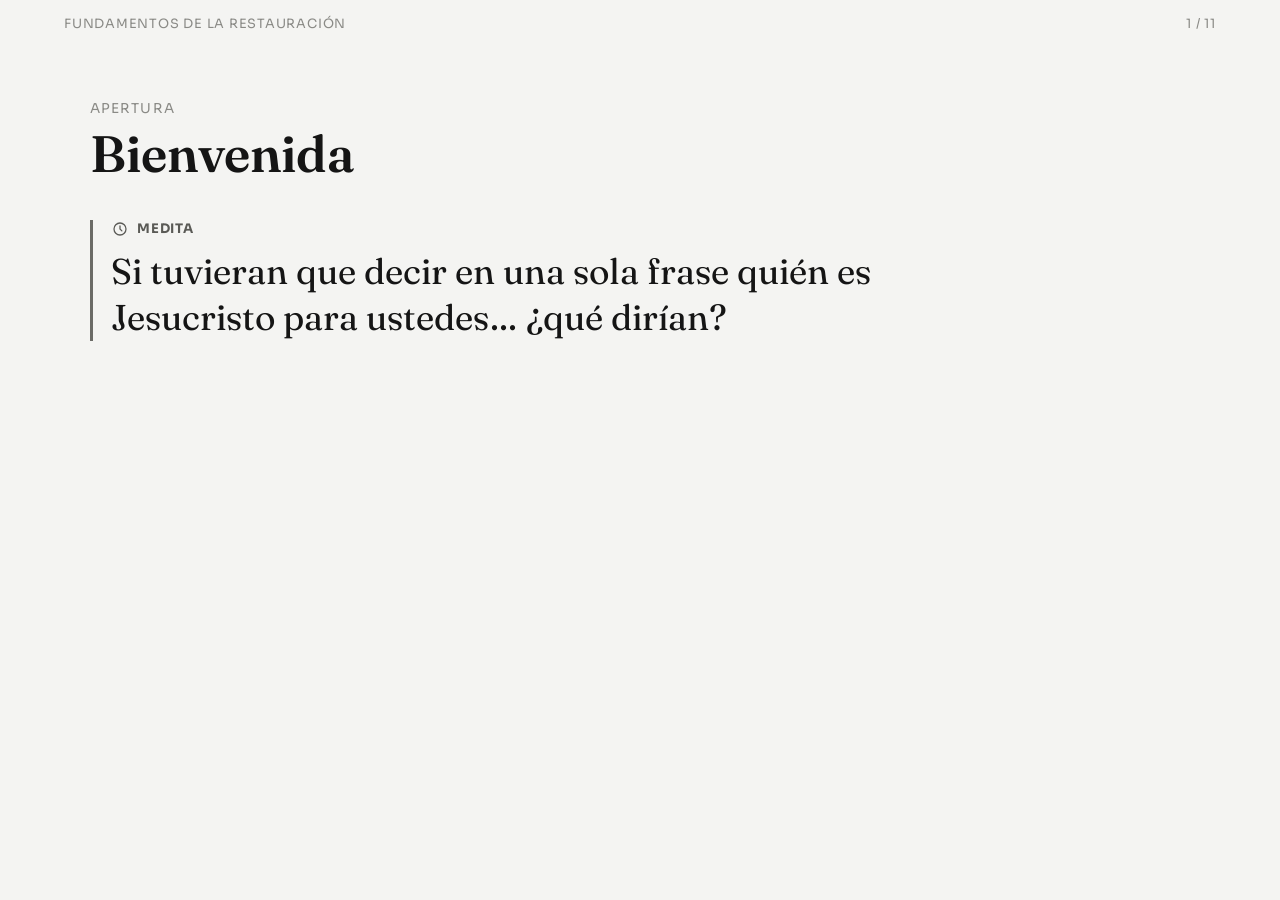
==== clase.html @ 2c6cd8ae "Add Institute class guide for Foundations lessons 9–10. Static teleprompter with teacher and TV stud" ====
<!DOCTYPE html>
<html lang="es">
  <head>
    <meta charset="utf-8" />
    <meta
      name="viewport"
      content="width=device-width, initial-scale=1, viewport-fit=cover"
    />
    <title>Clase · Fundamentos 9–10</title>
    <link rel="preconnect" href="https://fonts.googleapis.com" />
    <link rel="preconnect" href="https://fonts.gstatic.com" crossorigin />
    <link
      href="https://fonts.googleapis.com/css2?family=Fraunces:opsz,wght@9..144,500;9..144,700&family=Sora:wght@400;600;700&display=swap"
      rel="stylesheet"
    />
    <link rel="stylesheet" href="css/base.css" />
  </head>
  <body class="vista-maestro ux-1">
    <div class="app-shell">
      <header class="topbar maestro-only">
        <div class="meta">
          <strong data-course>Fundamentos de la Restauración</strong>
          <span
            ><span data-ux-label>Teleprompter sagrado</span> ·
            <span data-slide-index>1 / 1</span></span
          >
        </div>
        <div class="top-controls">
          <a class="chip" href="index.html">Inicio</a>
          <button type="button" class="chip" data-vista="maestro">Maestro</button>
          <button type="button" class="chip" data-vista="alumnos">Alumnos / TV</button>
          <span class="timer" data-timer>90:00</span>
          <button type="button" class="chip" data-timer-toggle>Iniciar</button>
          <button type="button" class="chip" data-menu>Secciones</button>
        </div>
      </header>

      <div class="tv-chrome" data-tv-chrome></div>

      <main class="main-stage">
        <div class="progress-row">
          <div class="progress-bar"><span data-progress></span></div>
        </div>
        <div data-stage></div>
      </main>

      <nav class="nav-bar maestro-only">
        <button type="button" class="btn btn-ghost" data-prev>Atrás</button>
        <button type="button" class="btn btn-primary" data-next>Siguiente</button>
      </nav>
    </div>

    <div class="side-menu" data-side-menu>
      <div class="side-panel">
        <h2>Secciones</h2>
        <div data-toc></div>
      </div>
    </div>

    <script src="data/slides.js"></script>
    <script src="js/app.js"></script>
  </body>
</html>
---- css/base.css ----
:root {
  --ink: #17140f;
  --ink-soft: #5c5348;
  --paper: #f7f2e8;
  --paper-2: #efe6d6;
  --card: #fffaf1;
  --line: rgba(23, 20, 15, 0.12);
  --navy: #13233a;
  --navy-deep: #0a1220;
  --gold: #b08945;
  --gold-soft: #d4b483;
  --sage: #3f5d4e;
  --shadow: 0 18px 50px rgba(10, 18, 32, 0.12);
  --radius: 22px;
  --safe-tv: clamp(28px, 4.5vw, 72px);
  --font-display: "Fraunces", "Iowan Old Style", Georgia, serif;
  --font-body: "Sora", "Avenir Next", sans-serif;
  --dur-fast: 150ms;
  --dur-base: 250ms;
  --dur-slow: 400ms;
  --ease-out: cubic-bezier(0.16, 1, 0.3, 1);
}

* {
  box-sizing: border-box;
}

html,
body {
  margin: 0;
  min-height: 100%;
  font-family: var(--font-body);
  color: var(--ink);
  background:
    radial-gradient(ellipse at 0% 0%, rgba(176, 137, 69, 0.12), transparent 42%),
    radial-gradient(ellipse at 100% 100%, rgba(19, 35, 58, 0.08), transparent 40%),
    linear-gradient(180deg, #fbf7ef, var(--paper));
}

button,
a {
  font: inherit;
  cursor: pointer;
}

img {
  max-width: 100%;
  display: block;
}

.hidden {
  display: none !important;
}

/* —— Home —— */
.home {
  min-height: 100vh;
  display: grid;
  place-items: center;
  padding: 32px 20px;
}

.home-card {
  width: min(720px, 100%);
  background: var(--card);
  border: 1px solid var(--line);
  border-radius: 28px;
  box-shadow: var(--shadow);
  overflow: hidden;
}

.home-hero {
  aspect-ratio: 21 / 9;
  background:
    linear-gradient(120deg, rgba(10, 18, 32, 0.55), rgba(10, 18, 32, 0.2)),
    url("https://www.churchofjesuschrist.org/imgs/fe5db8da0174bc36aff99e6ae7b55e337d9eb965/full/!1200,/0/default")
      center/cover;
}

.home-body {
  padding: 28px 28px 32px;
}

.home-body .eyebrow {
  color: var(--gold);
  letter-spacing: 0.12em;
  text-transform: uppercase;
  font-size: 0.75rem;
  font-weight: 700;
}

.home-body h1 {
  font-family: var(--font-display);
  font-size: clamp(1.9rem, 4vw, 2.7rem);
  margin: 8px 0 10px;
  line-height: 1.1;
}

.home-body p {
  color: var(--ink-soft);
  line-height: 1.55;
  margin: 0 0 18px;
}

.home-actions {
  display: flex;
  flex-wrap: wrap;
  gap: 10px;
}

.btn {
  appearance: none;
  border: 0;
  border-radius: 14px;
  padding: 14px 18px;
  text-decoration: none;
  font-weight: 600;
  display: inline-flex;
  align-items: center;
  justify-content: center;
  min-height: 48px;
  transition: transform var(--dur-fast) var(--ease-out),
    background var(--dur-fast) var(--ease-out);
}

.btn:hover {
  transform: translateY(-1px);
}

.btn-primary {
  background: var(--navy);
  color: #fff;
}

.btn-ghost {
  background: transparent;
  border: 1px solid var(--line);
  color: var(--ink);
}

.note {
  margin-top: 18px;
  padding: 14px 16px;
  border-radius: 14px;
  background: rgba(176, 137, 69, 0.1);
  color: var(--ink-soft);
  font-size: 0.92rem;
  line-height: 1.45;
}

/* —— App shell —— */
.app-shell {
  min-height: 100vh;
  display: grid;
  grid-template-rows: auto 1fr auto;
}

.topbar {
  display: flex;
  align-items: center;
  justify-content: space-between;
  gap: 12px;
  padding: 12px 16px;
  border-bottom: 1px solid var(--line);
  background: rgba(255, 250, 241, 0.9);
  backdrop-filter: blur(10px);
  position: sticky;
  top: 0;
  z-index: 20;
}

.topbar .meta strong {
  display: block;
  font-size: 0.88rem;
}

.topbar .meta span {
  font-size: 0.75rem;
  color: var(--ink-soft);
}

.top-controls {
  display: flex;
  flex-wrap: wrap;
  gap: 8px;
  justify-content: flex-end;
}

.chip {
  border: 1px solid var(--line);
  background: #fff;
  color: var(--ink-soft);
  border-radius: 999px;
  padding: 8px 12px;
  font-size: 0.78rem;
  font-weight: 600;
}

.chip.active {
  background: var(--navy);
  border-color: var(--navy);
  color: #fff;
}

.timer {
  font-variant-numeric: tabular-nums;
  font-weight: 700;
  min-width: 4.6rem;
  text-align: center;
  padding: 8px 10px;
  border-radius: 12px;
  background: var(--paper-2);
}

.timer.over {
  background: rgba(154, 52, 18, 0.12);
  color: #9a3412;
}

.main-stage {
  width: min(980px, 100%);
  margin: 0 auto;
  padding: 18px 16px 28px;
}

.progress-row {
  margin-bottom: 14px;
}

.progress-bar {
  height: 6px;
  border-radius: 999px;
  background: rgba(19, 35, 58, 0.08);
  overflow: hidden;
}

.progress-bar > span {
  display: block;
  height: 100%;
  width: 0;
  background: linear-gradient(90deg, var(--navy), var(--gold));
  transition: width var(--dur-base) var(--ease-out);
}

.slide-card {
  display: grid;
  gap: 0;
  background: var(--card);
  border: 1px solid var(--line);
  border-radius: calc(var(--radius) + 6px);
  box-shadow: var(--shadow);
  overflow: hidden;
  opacity: 0;
  transform: translateY(10px);
  transition: opacity var(--dur-slow) var(--ease-out),
    transform var(--dur-slow) var(--ease-out);
}

.slide-card.enter {
  opacity: 1;
  transform: none;
}

.slide-media {
  aspect-ratio: 16 / 10;
  background: #111;
  overflow: hidden;
}

.slide-media img {
  width: 100%;
  height: 100%;
  object-fit: cover;
}

.media-empty {
  display: none;
}

.slide-content {
  padding: 20px 20px 24px;
  display: grid;
  gap: 16px;
}

.badge-row {
  display: flex;
  flex-wrap: wrap;
  gap: 8px;
}

.badge {
  font-size: 0.7rem;
  letter-spacing: 0.06em;
  text-transform: uppercase;
  font-weight: 700;
  padding: 6px 10px;
  border-radius: 999px;
  background: rgba(19, 35, 58, 0.08);
  color: var(--navy);
}

.badge.tipo {
  background: rgba(176, 137, 69, 0.16);
  color: #7a5a24;
}

.badge.soft {
  background: rgba(63, 93, 78, 0.12);
  color: var(--sage);
}

.slide-title {
  font-family: var(--font-display);
  font-size: clamp(1.7rem, 3.4vw, 2.4rem);
  line-height: 1.12;
  margin: 0;
}

.block h3 {
  margin: 0 0 8px;
  font-size: 0.72rem;
  letter-spacing: 0.08em;
  text-transform: uppercase;
  color: var(--ink-soft);
}

.block p {
  margin: 0;
  white-space: pre-wrap;
  line-height: 1.55;
}

.block.decir p {
  font-size: 1.08rem;
}

.scripture-block,
.quote-block {
  margin: 0 0 12px;
  padding: 14px 16px;
  border-radius: 16px;
  background: #fff;
  border: 1px solid var(--line);
}

.scripture-block:last-child,
.quote-block:last-child {
  margin-bottom: 0;
}

.scripture-block figcaption {
  font-weight: 700;
  color: var(--gold);
  margin-bottom: 8px;
  font-size: 0.92rem;
}

.scripture-block blockquote,
.quote-block blockquote {
  margin: 0;
  font-family: var(--font-display);
  font-size: 1.05rem;
  line-height: 1.5;
  white-space: pre-wrap;
  color: var(--ink);
}

.quote-block figcaption {
  margin-top: 10px;
  display: grid;
  gap: 2px;
  color: var(--ink-soft);
  font-size: 0.85rem;
}

.quote-block figcaption strong {
  color: var(--navy);
}

.block.preguntar {
  background: rgba(176, 137, 69, 0.1);
  border-radius: 16px;
  padding: 14px 16px;
}

.pregunta-text {
  font-family: var(--font-display);
  font-size: 1.2rem;
  line-height: 1.35;
}

.block.tip {
  background: rgba(19, 35, 58, 0.06);
  border-radius: 14px;
  padding: 12px 14px;
}

.nav-bar {
  display: flex;
  gap: 10px;
  padding: 12px 14px calc(12px + env(safe-area-inset-bottom));
  border-top: 1px solid var(--line);
  background: rgba(255, 250, 241, 0.96);
  position: sticky;
  bottom: 0;
}

.nav-bar .btn {
  flex: 1;
  min-height: 54px;
}

.nav-bar .btn-primary {
  flex: 1.35;
}

.side-menu {
  position: fixed;
  inset: 0;
  background: rgba(10, 18, 32, 0.45);
  z-index: 40;
  display: none;
}

.side-menu.open {
  display: block;
}

.side-panel {
  position: absolute;
  top: 0;
  right: 0;
  width: min(380px, 92vw);
  height: 100%;
  background: var(--card);
  padding: 20px;
  overflow: auto;
  box-shadow: var(--shadow);
}

.side-panel h2 {
  font-family: var(--font-display);
  margin: 0 0 14px;
}

.toc-item {
  width: 100%;
  text-align: left;
  border: 1px solid var(--line);
  background: #fff;
  border-radius: 14px;
  padding: 12px;
  margin-bottom: 8px;
}

.toc-item.active {
  border-color: var(--navy);
  background: rgba(19, 35, 58, 0.05);
}

.toc-item small {
  display: block;
  margin-top: 4px;
  color: var(--ink-soft);
}

/* =========================
   VISTA ALUMNOS / TV — minimal
   Solo lo relevante para el alumno.
   Iconos alineados a cursos fundamentales:
   Estudia · Medita · Anota · Analiza · Actúa · Comparte
   ========================= */
body.vista-alumnos {
  background: #f4f4f2;
  color: #1a1a1a;
}

body.vista-alumnos .topbar,
body.vista-alumnos .nav-bar,
body.vista-alumnos .progress-row {
  display: none !important;
}

body.vista-alumnos .app-shell {
  grid-template-rows: 1fr;
}

body.vista-alumnos .main-stage {
  width: 100%;
  max-width: none;
  min-height: 100vh;
  padding: clamp(28px, 5vw, 72px);
  display: grid;
  align-content: start;
}

body.vista-alumnos .tv-chrome {
  position: fixed;
  top: 16px;
  left: clamp(28px, 5vw, 72px);
  right: clamp(28px, 5vw, 72px);
  display: flex;
  justify-content: space-between;
  font-size: 0.8rem;
  letter-spacing: 0.06em;
  text-transform: uppercase;
  color: #8a8a86;
}

.alumno-slide {
  width: min(1100px, 100%);
  margin: 36px auto 0;
  display: grid;
  gap: clamp(20px, 3vw, 36px);
  opacity: 0;
  transform: translateY(6px);
  transition: opacity var(--dur-base) var(--ease-out),
    transform var(--dur-base) var(--ease-out);
}

.alumno-slide.enter {
  opacity: 1;
  transform: none;
}

.alumno-header .alumno-meta {
  margin: 0 0 8px;
  font-size: 0.85rem;
  letter-spacing: 0.08em;
  text-transform: uppercase;
  color: #8a8a86;
}

.alumno-header h1 {
  margin: 0;
  font-family: var(--font-display);
  font-weight: 600;
  font-size: clamp(2rem, 4vw, 3.4rem);
  line-height: 1.15;
  color: #151515;
  max-width: 18ch;
}

.alumno-media {
  width: min(520px, 100%);
  border-radius: 4px;
  overflow: hidden;
  background: #e8e8e4;
}

.alumno-media img {
  width: 100%;
  height: auto;
  aspect-ratio: 4 / 3;
  object-fit: cover;
}

.alumno-body {
  display: grid;
  gap: 22px;
  max-width: 70ch;
}

.alumno-block {
  padding: 0;
  border: 0;
  background: transparent;
}

.alumno-kicker {
  display: inline-flex;
  align-items: center;
  gap: 8px;
  margin-bottom: 10px;
  font-size: 0.82rem;
  font-weight: 700;
  letter-spacing: 0.06em;
  text-transform: uppercase;
  color: #5a5a56;
}

.alumno-kicker svg {
  width: 18px;
  height: 18px;
  flex: 0 0 auto;
}

.alumno-escritura {
  border-left: 3px solid #1a1a1a;
  padding-left: 18px;
}

.alumno-pregunta {
  border-left: 3px solid #6b6b66;
  padding-left: 18px;
}

.alumno-cita {
  border-left: 3px solid #9a9a94;
  padding-left: 18px;
}

.alumno-block .ref {
  margin: 0 0 10px;
  font-family: var(--font-body);
  font-size: clamp(1rem, 1.5vw, 1.2rem);
  font-weight: 700;
  color: #151515;
}

.alumno-block .verso {
  margin: 0;
  font-family: var(--font-display);
  font-size: clamp(1.2rem, 2.2vw, 1.75rem);
  line-height: 1.4;
  white-space: pre-wrap;
  color: #222;
}

.alumno-block .fuente {
  margin: 12px 0 0;
  font-size: 0.95rem;
  color: #6b6b66;
}

.alumno-block .pregunta {
  margin: 0;
  font-family: var(--font-display);
  font-size: clamp(1.45rem, 2.8vw, 2.25rem);
  line-height: 1.3;
  white-space: pre-wrap;
  color: #151515;
}

@media (max-width: 700px) {
  .alumno-header h1 {
    max-width: none;
  }
}

@media (prefers-reduced-motion: reduce) {
  *,
  *::before,
  *::after {
    animation: none !important;
    transition: none !important;
  }
}
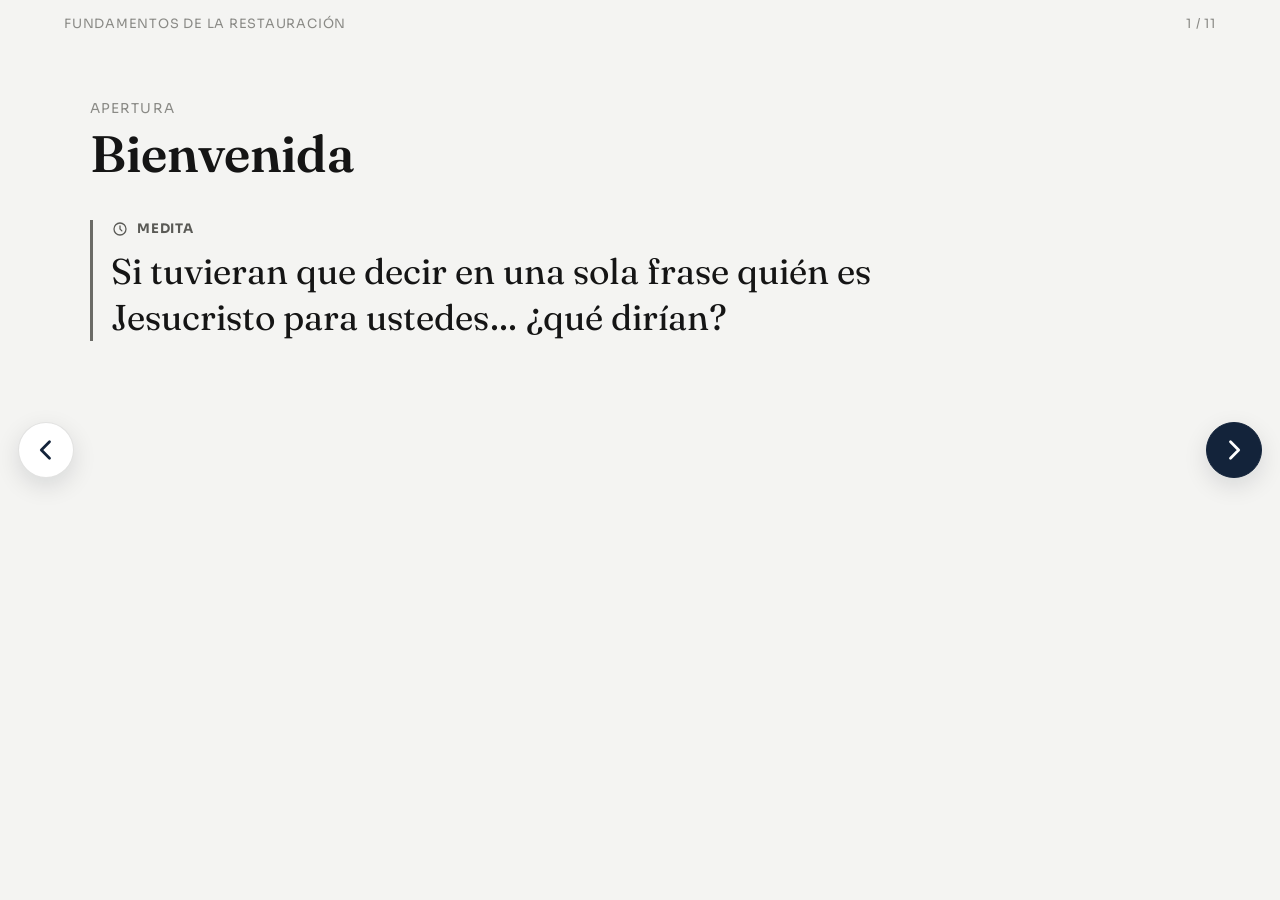
==== commit b063776d: "Remove unused Christ images and add clearer back/next icon controls." ====
--- a/clase.html
+++ b/clase.html
@@ -45,9 +45,22 @@
       </main>
 
       <nav class="nav-bar maestro-only">
-        <button type="button" class="btn btn-ghost" data-prev>Atrás</button>
-        <button type="button" class="btn btn-primary" data-next>Siguiente</button>
+        <button type="button" class="btn btn-nav btn-ghost" data-prev aria-label="Atrás">
+          <svg viewBox="0 0 24 24" aria-hidden="true"><path d="M15 6 9 12l6 6" fill="none" stroke="currentColor" stroke-width="2.2" stroke-linecap="round" stroke-linejoin="round"/></svg>
+          <span>Atrás</span>
+        </button>
+        <button type="button" class="btn btn-nav btn-primary" data-next aria-label="Siguiente">
+          <span>Siguiente</span>
+          <svg viewBox="0 0 24 24" aria-hidden="true"><path d="m9 6 6 6-6 6" fill="none" stroke="currentColor" stroke-width="2.2" stroke-linecap="round" stroke-linejoin="round"/></svg>
+        </button>
       </nav>
+
+      <button type="button" class="fab-nav fab-prev maestro-only" data-prev aria-label="Atrás">
+        <svg viewBox="0 0 24 24" aria-hidden="true"><path d="M15 5 8 12l7 7" fill="none" stroke="currentColor" stroke-width="2.4" stroke-linecap="round" stroke-linejoin="round"/></svg>
+      </button>
+      <button type="button" class="fab-nav fab-next maestro-only" data-next aria-label="Siguiente">
+        <svg viewBox="0 0 24 24" aria-hidden="true"><path d="m9 5 7 7-7 7" fill="none" stroke="currentColor" stroke-width="2.4" stroke-linecap="round" stroke-linejoin="round"/></svg>
+      </button>
     </div>
 
     <div class="side-menu" data-side-menu>
--- a/css/base.css
+++ b/css/base.css
@@ -262,15 +262,23 @@
 }
 
 .slide-media {
-  aspect-ratio: 16 / 10;
-  background: #111;
+  background: #eceae4;
   overflow: hidden;
+  display: flex;
+  align-items: center;
+  justify-content: center;
+  padding: 12px;
+  min-height: 220px;
+  max-height: min(52vh, 560px);
 }
 
 .slide-media img {
-  width: 100%;
-  height: 100%;
-  object-fit: cover;
+  width: auto;
+  height: auto;
+  max-width: 100%;
+  max-height: min(48vh, 520px);
+  object-fit: contain;
+  object-position: center;
 }
 
 .media-empty {
@@ -413,6 +421,67 @@
 
 .nav-bar .btn-primary {
   flex: 1.35;
+}
+
+.btn-nav {
+  display: inline-flex;
+  align-items: center;
+  justify-content: center;
+  gap: 10px;
+  font-size: 1.05rem;
+}
+
+.btn-nav svg {
+  width: 22px;
+  height: 22px;
+  flex: 0 0 auto;
+}
+
+.btn-nav:disabled,
+.fab-nav:disabled {
+  opacity: 0.35;
+  cursor: not-allowed;
+  transform: none;
+}
+
+.fab-nav {
+  position: fixed;
+  top: 50%;
+  transform: translateY(-50%);
+  z-index: 25;
+  width: 56px;
+  height: 56px;
+  border-radius: 999px;
+  border: 1px solid var(--line);
+  background: #fff;
+  color: var(--navy);
+  box-shadow: 0 8px 24px rgba(10, 18, 32, 0.12);
+  display: none;
+  align-items: center;
+  justify-content: center;
+  padding: 0;
+}
+
+.fab-nav svg {
+  width: 28px;
+  height: 28px;
+}
+
+.fab-prev {
+  left: 18px;
+}
+
+.fab-next {
+  right: 18px;
+  background: var(--navy);
+  border-color: var(--navy);
+  color: #fff;
+}
+
+@media (min-width: 900px) {
+  .fab-nav {
+    display: inline-flex;
+  }
 }
 
 .side-menu {
@@ -543,17 +612,23 @@
 }
 
 .alumno-media {
-  width: min(520px, 100%);
+  width: min(640px, 100%);
   border-radius: 4px;
   overflow: hidden;
-  background: #e8e8e4;
+  background: #eceae4;
+  display: flex;
+  align-items: center;
+  justify-content: center;
+  padding: 10px;
 }
 
 .alumno-media img {
-  width: 100%;
+  width: auto;
   height: auto;
-  aspect-ratio: 4 / 3;
-  object-fit: cover;
+  max-width: 100%;
+  max-height: min(48vh, 520px);
+  object-fit: contain;
+  object-position: center;
 }
 
 .alumno-body {
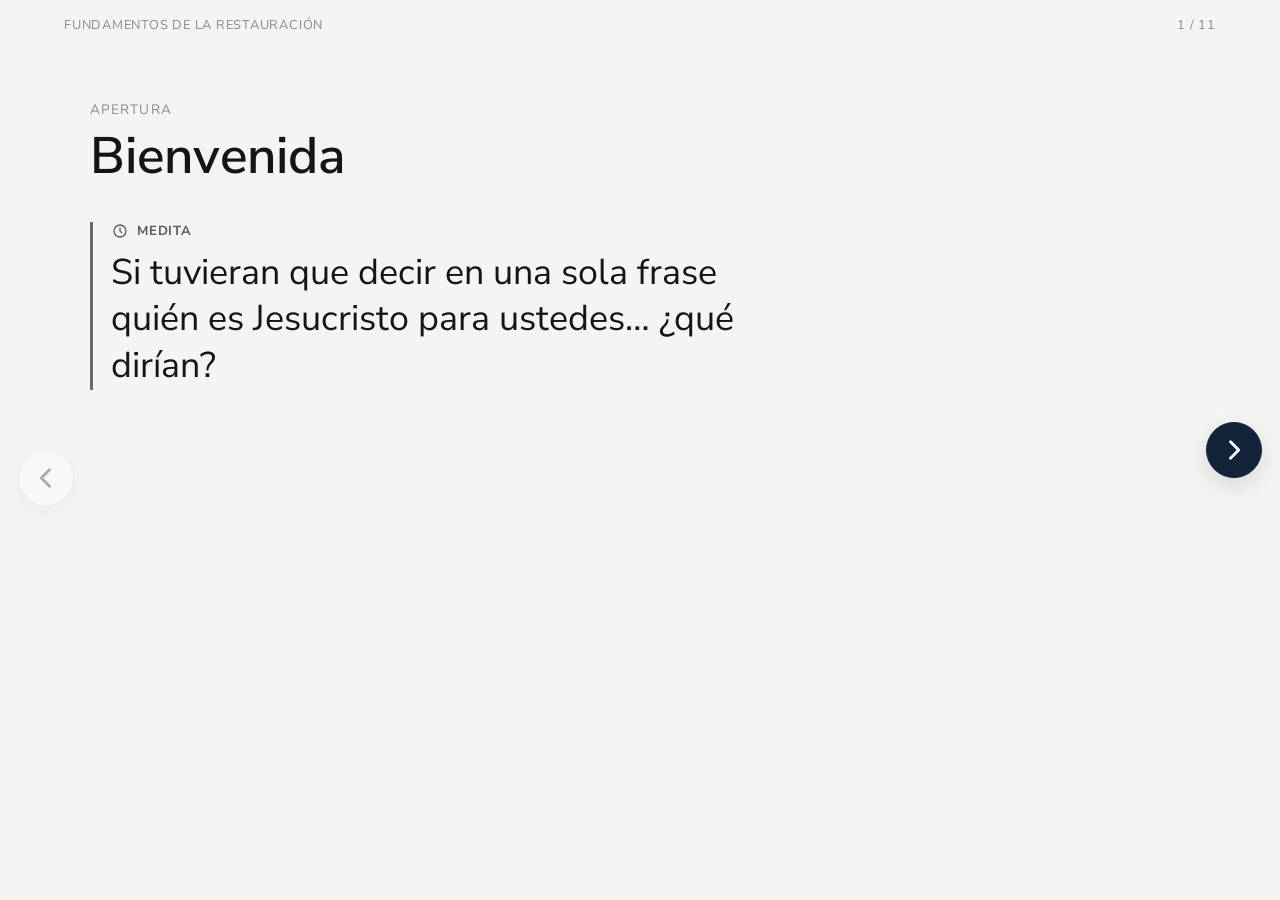
==== commit 75ec2716: "Use Nunito Sans as the class typography." ====
--- a/clase.html
+++ b/clase.html
@@ -10,12 +10,23 @@
     <link rel="preconnect" href="https://fonts.googleapis.com" />
     <link rel="preconnect" href="https://fonts.gstatic.com" crossorigin />
     <link
-      href="https://fonts.googleapis.com/css2?family=Fraunces:opsz,wght@9..144,500;9..144,700&family=Sora:wght@400;600;700&display=swap"
+      href="https://fonts.googleapis.com/css2?family=Nunito+Sans:wght@400;600;700&display=swap"
       rel="stylesheet"
     />
     <link rel="stylesheet" href="css/base.css" />
   </head>
   <body class="vista-maestro ux-1">
+    <script>
+      // Tipografía elegida: 4 · Nunito Sans
+      document.documentElement.style.setProperty(
+        "--font-body",
+        '"Nunito Sans", "Avenir Next", sans-serif'
+      );
+      document.documentElement.style.setProperty(
+        "--font-display",
+        '"Nunito Sans", "Avenir Next", sans-serif'
+      );
+    </script>
     <div class="app-shell">
       <header class="topbar maestro-only">
         <div class="meta">
--- a/css/base.css
+++ b/css/base.css
@@ -13,8 +13,8 @@
   --shadow: 0 18px 50px rgba(10, 18, 32, 0.12);
   --radius: 22px;
   --safe-tv: clamp(28px, 4.5vw, 72px);
-  --font-display: "Fraunces", "Iowan Old Style", Georgia, serif;
-  --font-body: "Sora", "Avenir Next", sans-serif;
+  --font-display: "Nunito Sans", "Avenir Next", sans-serif;
+  --font-body: "Nunito Sans", "Avenir Next", sans-serif;
   --dur-fast: 150ms;
   --dur-base: 250ms;
   --dur-slow: 400ms;
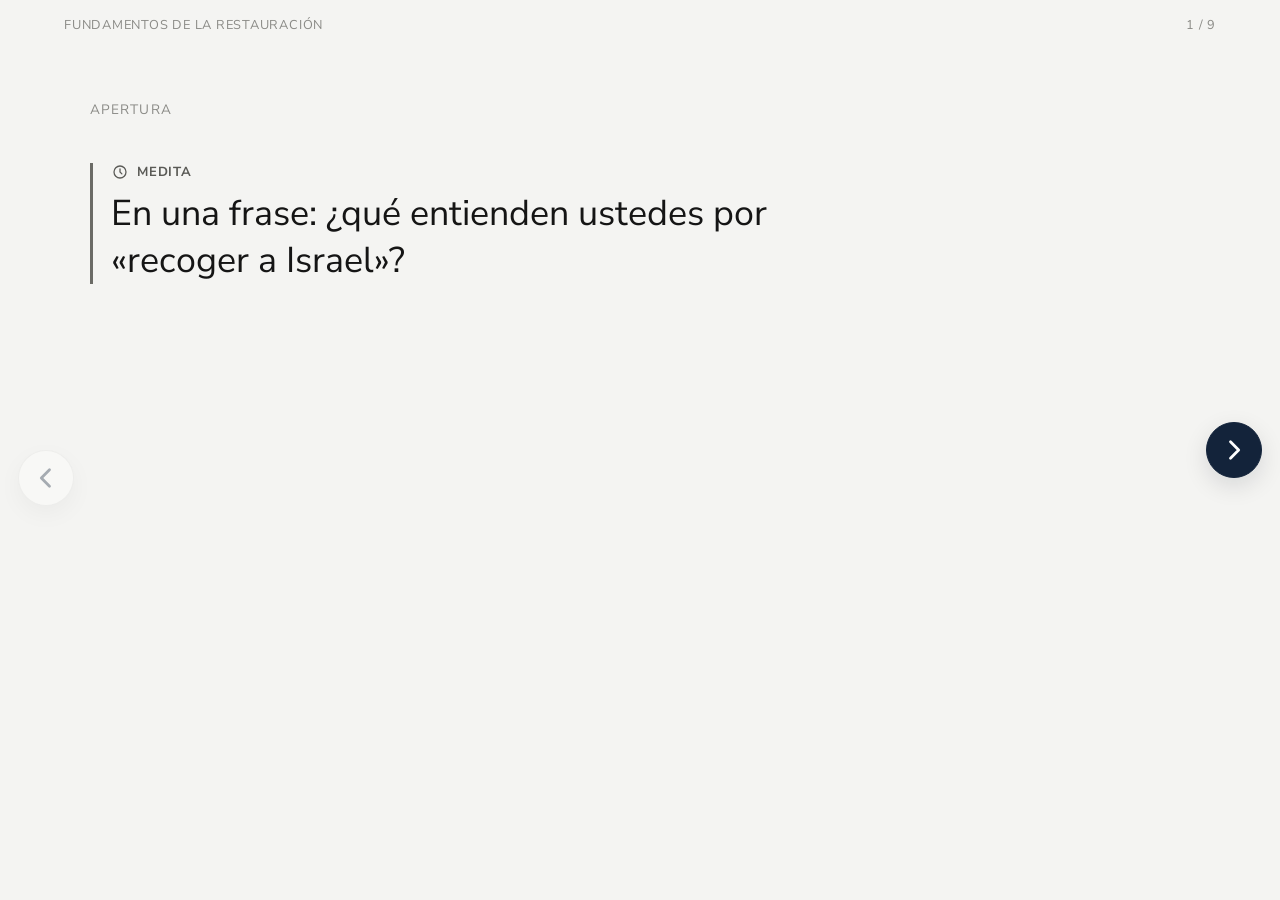
==== commit b375889d: "Add multi-class support and lessons 11–12 (60 min). Home lists classes; each loads via ?clase=. Stud" ====
--- a/clase.html
+++ b/clase.html
@@ -6,7 +6,7 @@
       name="viewport"
       content="width=device-width, initial-scale=1, viewport-fit=cover"
     />
-    <title>Clase · Fundamentos 9–10</title>
+    <title>Clase · Fundamentos</title>
     <link rel="preconnect" href="https://fonts.googleapis.com" />
     <link rel="preconnect" href="https://fonts.gstatic.com" crossorigin />
     <link
@@ -17,7 +17,6 @@
   </head>
   <body class="vista-maestro ux-1">
     <script>
-      // Tipografía elegida: 4 · Nunito Sans
       document.documentElement.style.setProperty(
         "--font-body",
         '"Nunito Sans", "Avenir Next", sans-serif'
@@ -40,7 +39,7 @@
           <a class="chip" href="index.html">Inicio</a>
           <button type="button" class="chip" data-vista="maestro">Maestro</button>
           <button type="button" class="chip" data-vista="alumnos">Alumnos / TV</button>
-          <span class="timer" data-timer>90:00</span>
+          <span class="timer" data-timer>60:00</span>
           <button type="button" class="chip" data-timer-toggle>Iniciar</button>
           <button type="button" class="chip" data-menu>Secciones</button>
         </div>
@@ -55,23 +54,22 @@
         <div data-stage></div>
       </main>
 
-      <nav class="nav-bar maestro-only">
-        <button type="button" class="btn btn-nav btn-ghost" data-prev aria-label="Atrás">
-          <svg viewBox="0 0 24 24" aria-hidden="true"><path d="M15 6 9 12l6 6" fill="none" stroke="currentColor" stroke-width="2.2" stroke-linecap="round" stroke-linejoin="round"/></svg>
-          <span>Atrás</span>
-        </button>
-        <button type="button" class="btn btn-nav btn-primary" data-next aria-label="Siguiente">
-          <span>Siguiente</span>
-          <svg viewBox="0 0 24 24" aria-hidden="true"><path d="m9 6 6 6-6 6" fill="none" stroke="currentColor" stroke-width="2.2" stroke-linecap="round" stroke-linejoin="round"/></svg>
-        </button>
-      </nav>
-
       <button type="button" class="fab-nav fab-prev maestro-only" data-prev aria-label="Atrás">
         <svg viewBox="0 0 24 24" aria-hidden="true"><path d="M15 5 8 12l7 7" fill="none" stroke="currentColor" stroke-width="2.4" stroke-linecap="round" stroke-linejoin="round"/></svg>
       </button>
       <button type="button" class="fab-nav fab-next maestro-only" data-next aria-label="Siguiente">
         <svg viewBox="0 0 24 24" aria-hidden="true"><path d="m9 5 7 7-7 7" fill="none" stroke="currentColor" stroke-width="2.4" stroke-linecap="round" stroke-linejoin="round"/></svg>
       </button>
+    </div>
+
+    <div class="focus-layer" id="focus-layer" hidden>
+      <div class="focus-toolbar">
+        <button type="button" class="chip" id="focus-browser-fs" title="Pantalla completa del navegador">
+          Pantalla completa
+        </button>
+        <button type="button" class="chip" id="focus-close" aria-label="Cerrar">Cerrar · Esc</button>
+      </div>
+      <div class="focus-body" id="focus-body"></div>
     </div>
 
     <div class="side-menu" data-side-menu>
@@ -81,7 +79,7 @@
       </div>
     </div>
 
-    <script src="data/slides.js"></script>
-    <script src="js/app.js"></script>
+    <script src="data/catalog.js?v=2"></script>
+    <script src="js/app.js?v=2"></script>
   </body>
 </html>
--- a/css/base.css
+++ b/css/base.css
@@ -60,6 +60,83 @@
   padding: 32px 20px;
 }
 
+.home-gallery {
+  place-items: start center;
+  gap: 28px;
+  max-width: 920px;
+  margin: 0 auto;
+}
+
+.home-intro {
+  width: min(720px, 100%);
+  padding-top: 12px;
+}
+
+.home-intro .eyebrow {
+  color: var(--gold);
+  letter-spacing: 0.12em;
+  text-transform: uppercase;
+  font-size: 0.75rem;
+  font-weight: 700;
+}
+
+.home-intro h1 {
+  font-family: var(--font-display);
+  font-size: clamp(1.9rem, 4vw, 2.7rem);
+  margin: 8px 0 10px;
+  line-height: 1.1;
+}
+
+.home-intro p {
+  color: var(--ink-soft);
+  line-height: 1.55;
+  margin: 0;
+}
+
+.class-grid {
+  width: 100%;
+  display: grid;
+  gap: 16px;
+}
+
+.class-card {
+  background: var(--card);
+  border: 1px solid var(--line);
+  border-radius: 22px;
+  box-shadow: var(--shadow);
+  overflow: hidden;
+}
+
+.class-card.featured {
+  border-color: rgba(176, 137, 69, 0.45);
+}
+
+.class-card-body {
+  padding: 22px 24px 24px;
+}
+
+.class-card-body .eyebrow {
+  color: var(--gold);
+  letter-spacing: 0.1em;
+  text-transform: uppercase;
+  font-size: 0.72rem;
+  font-weight: 700;
+}
+
+.class-card-body h2 {
+  font-family: var(--font-display);
+  font-size: clamp(1.25rem, 2.5vw, 1.55rem);
+  margin: 6px 0 8px;
+  line-height: 1.25;
+}
+
+.class-card-body p {
+  color: var(--ink-soft);
+  line-height: 1.5;
+  margin: 0 0 16px;
+  font-size: 0.95rem;
+}
+
 .home-card {
   width: min(720px, 100%);
   background: var(--card);
@@ -456,7 +533,7 @@
   background: #fff;
   color: var(--navy);
   box-shadow: 0 8px 24px rgba(10, 18, 32, 0.12);
-  display: none;
+  display: inline-flex;
   align-items: center;
   justify-content: center;
   padding: 0;
@@ -478,9 +555,24 @@
   color: #fff;
 }
 
-@media (min-width: 900px) {
+body.vista-maestro .app-shell {
+  grid-template-rows: auto 1fr;
+}
+
+body.vista-maestro .main-stage {
+  padding-bottom: 28px;
+}
+
+@media (max-width: 700px) {
   .fab-nav {
-    display: inline-flex;
+    width: 48px;
+    height: 48px;
+  }
+  .fab-prev {
+    left: 10px;
+  }
+  .fab-next {
+    right: 10px;
   }
 }
 
@@ -714,6 +806,214 @@
   }
 }
 
+/* —— Mesa / focus grande (portátil en mesa) —— */
+body.vista-maestro .main-stage {
+  width: min(1200px, 100%);
+  padding: 16px 20px 28px;
+}
+
+body.vista-maestro .slide-card.mesa {
+  display: grid;
+  grid-template-columns: minmax(280px, 0.85fr) minmax(360px, 1.15fr);
+  align-items: start;
+}
+
+@media (max-width: 900px) {
+  body.vista-maestro .slide-card.mesa {
+    grid-template-columns: 1fr;
+  }
+}
+
+body.vista-maestro .scripture-block blockquote,
+body.vista-maestro .quote-block blockquote {
+  font-size: 1.12rem;
+  line-height: 1.5;
+}
+
+body.vista-maestro .pregunta-text {
+  font-size: 1.25rem;
+}
+
+.focusable {
+  position: relative;
+}
+
+.focus-btn {
+  position: absolute;
+  top: 10px;
+  right: 10px;
+  z-index: 2;
+  display: inline-flex;
+  align-items: center;
+  gap: 6px;
+  border: 1px solid var(--line);
+  background: #fff;
+  color: var(--ink);
+  border-radius: 999px;
+  padding: 7px 11px;
+  font-size: 0.78rem;
+  font-weight: 700;
+  cursor: pointer;
+  box-shadow: 0 4px 14px rgba(0, 0, 0, 0.08);
+}
+
+.focus-btn svg {
+  width: 14px;
+  height: 14px;
+}
+
+.slide-media.focusable .focus-btn {
+  top: 14px;
+  right: 14px;
+}
+
+.focus-layer {
+  position: fixed;
+  inset: 0;
+  z-index: 80;
+  background: #f4f4f2;
+  display: grid;
+  grid-template-rows: auto minmax(0, 1fr);
+  padding: 12px clamp(14px, 3vw, 36px) 16px;
+}
+
+.focus-layer[hidden] {
+  display: none !important;
+}
+
+.focus-toolbar {
+  display: flex;
+  justify-content: flex-end;
+  gap: 8px;
+  margin-bottom: 4px;
+  flex: 0 0 auto;
+}
+
+.focus-body {
+  min-height: 0;
+  width: min(980px, 100%);
+  margin: 0 auto;
+  overflow: auto;
+  -webkit-overflow-scrolling: touch;
+  overscroll-behavior: contain;
+  padding: 8px 4px 28px;
+  display: block;
+}
+
+.focus-body.focus-kind-image,
+.focus-body.size-short {
+  display: grid;
+  align-content: center;
+  justify-items: center;
+}
+
+.focus-panel {
+  width: min(920px, 100%);
+  margin: 0 auto;
+  display: grid;
+  gap: 14px;
+}
+
+.focus-kicker {
+  font-size: 0.8rem;
+  letter-spacing: 0.08em;
+  text-transform: uppercase;
+  font-weight: 700;
+  color: #6b6b66;
+}
+
+.focus-ref {
+  margin: 0;
+  font-size: clamp(1.2rem, 2.4vw, 1.7rem);
+  font-weight: 700;
+  line-height: 1.25;
+}
+
+.focus-text {
+  margin: 0;
+  white-space: pre-wrap;
+  overflow-wrap: anywhere;
+  word-break: break-word;
+  font-size: clamp(1.35rem, 2.8vw, 2.1rem);
+  line-height: 1.4;
+  color: #151515;
+  max-width: 42ch;
+}
+
+.focus-question {
+  max-width: 30ch;
+  font-weight: 700;
+}
+
+.focus-source {
+  margin: 0;
+  color: #5c5c58;
+  font-size: clamp(0.95rem, 1.4vw, 1.15rem);
+  line-height: 1.4;
+  padding-top: 4px;
+  border-top: 1px solid #e4e4e0;
+}
+
+/* Textos medianos y largos: más anchos, letra un poco menor, scroll cómodo */
+.focus-body.size-medium .focus-text {
+  font-size: clamp(1.25rem, 2.4vw, 1.85rem);
+  max-width: 48ch;
+  line-height: 1.42;
+}
+
+.focus-body.size-long .focus-text {
+  font-size: clamp(1.12rem, 2vw, 1.55rem);
+  max-width: 56ch;
+  line-height: 1.45;
+}
+
+.focus-body.size-xlong .focus-text {
+  font-size: clamp(1.02rem, 1.7vw, 1.35rem);
+  max-width: 62ch;
+  line-height: 1.48;
+}
+
+.focus-body.size-long .focus-panel,
+.focus-body.size-xlong .focus-panel {
+  gap: 12px;
+}
+
+.focus-image {
+  width: min(920px, 100%);
+  background: #eceae4;
+  border-radius: 8px;
+  padding: 16px;
+  display: flex;
+  align-items: center;
+  justify-content: center;
+}
+
+.focus-image img {
+  max-width: 100%;
+  max-height: calc(100vh - 120px);
+  width: auto;
+  height: auto;
+  object-fit: contain;
+}
+
+body.focus-open .fab-nav,
+body.focus-open .nav-bar,
+body.focus-open .topbar {
+  visibility: hidden;
+}
+
+@media (min-width: 900px) {
+  body.vista-maestro .slide-media {
+    max-height: min(70vh, 640px);
+    position: sticky;
+    top: 72px;
+  }
+
+  body.vista-maestro .slide-media img {
+    max-height: min(64vh, 600px);
+  }
+}
+
 @media (prefers-reduced-motion: reduce) {
   *,
   *::before,
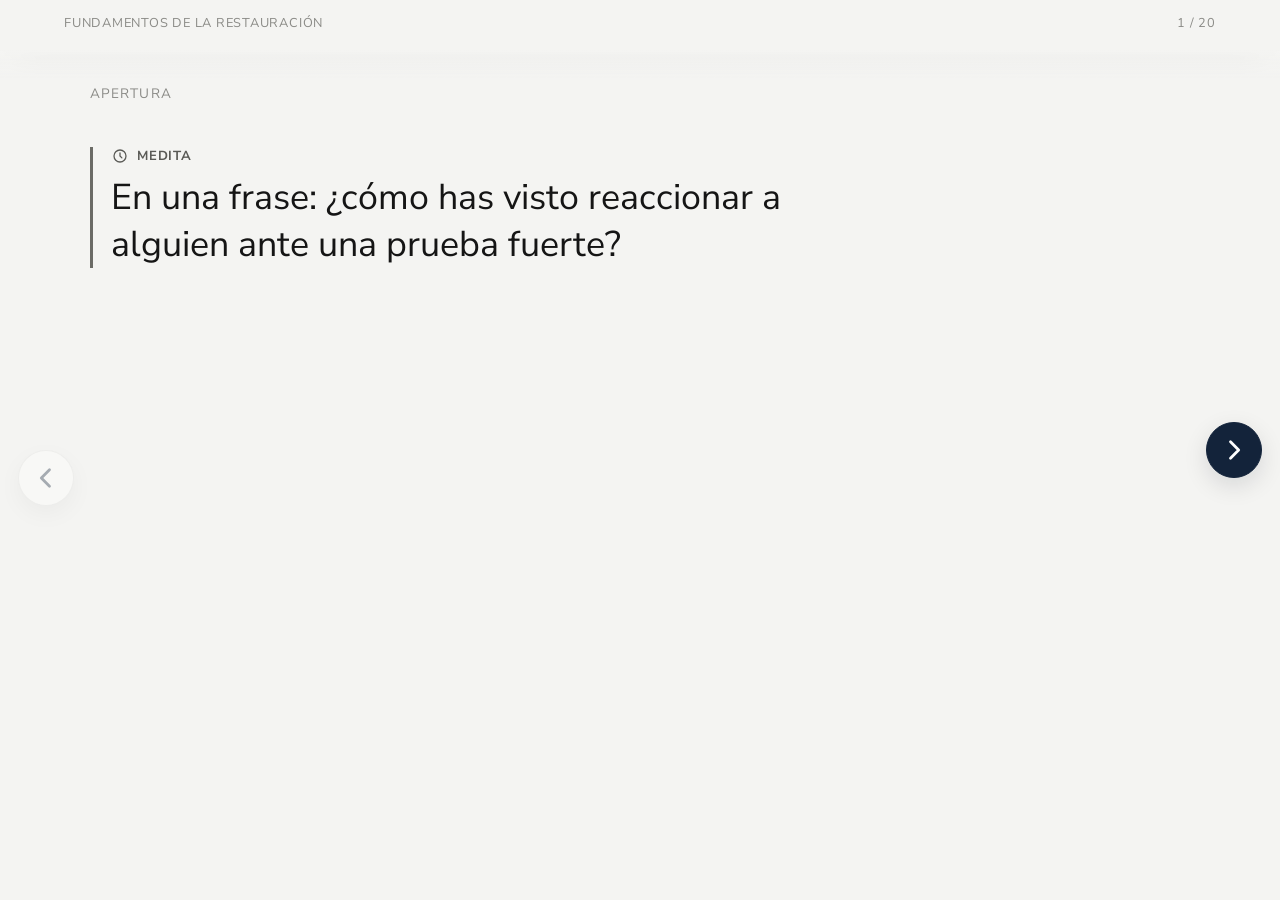
==== commit 53d77131: "Add lessons 17–18 and refine TV slide focus. Publish the fidelity-and-Relief-Society class in the ca" ====
--- a/clase.html
+++ b/clase.html
@@ -13,7 +13,7 @@
       href="https://fonts.googleapis.com/css2?family=Nunito+Sans:wght@400;600;700&display=swap"
       rel="stylesheet"
     />
-    <link rel="stylesheet" href="css/base.css" />
+    <link rel="stylesheet" href="css/base.css?v=3" />
   </head>
   <body class="vista-maestro ux-1">
     <script>
@@ -79,7 +79,7 @@
       </div>
     </div>
 
-    <script src="data/catalog.js?v=2"></script>
-    <script src="js/app.js?v=2"></script>
+    <script src="data/catalog.js?v=3"></script>
+    <script src="js/app.js?v=3"></script>
   </body>
 </html>
--- a/css/base.css
+++ b/css/base.css
@@ -651,27 +651,46 @@
   width: 100%;
   max-width: none;
   min-height: 100vh;
-  padding: clamp(28px, 5vw, 72px);
+  padding: 72px clamp(28px, 5vw, 72px) clamp(48px, 8vw, 96px);
   display: grid;
   align-content: start;
 }
 
 body.vista-alumnos .tv-chrome {
   position: fixed;
-  top: 16px;
-  left: clamp(28px, 5vw, 72px);
-  right: clamp(28px, 5vw, 72px);
+  top: 0;
+  left: 0;
+  right: 0;
+  z-index: 40;
   display: flex;
   justify-content: space-between;
+  align-items: center;
+  gap: 16px;
+  margin: 0;
+  padding: 14px clamp(28px, 5vw, 72px) 18px;
   font-size: 0.8rem;
   letter-spacing: 0.06em;
   text-transform: uppercase;
   color: #8a8a86;
+  background: #f4f4f2;
+  border-bottom: 1px solid rgba(26, 26, 26, 0.06);
+  box-shadow: 0 10px 28px -18px rgba(10, 18, 32, 0.35);
+}
+
+body.vista-alumnos .tv-chrome::after {
+  content: "";
+  position: absolute;
+  left: 0;
+  right: 0;
+  top: 100%;
+  height: 28px;
+  pointer-events: none;
+  background: linear-gradient(180deg, #f4f4f2 0%, rgba(244, 244, 242, 0) 100%);
 }
 
 .alumno-slide {
   width: min(1100px, 100%);
-  margin: 36px auto 0;
+  margin: 12px auto 0;
   display: grid;
   gap: clamp(20px, 3vw, 36px);
   opacity: 0;
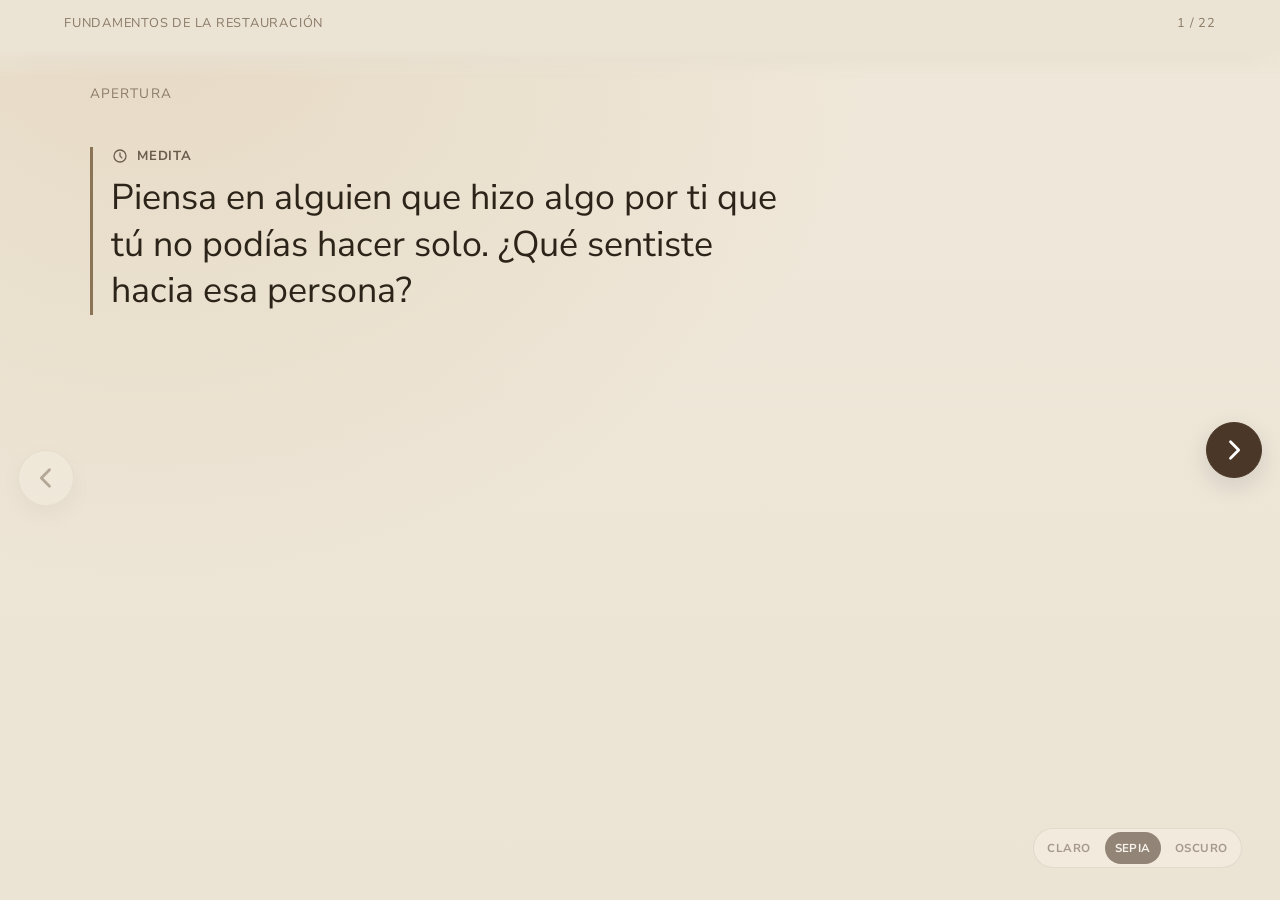
==== commit c0e503ac: "Add claro, sepia, and oscuro themes for TV-friendly viewing. Default to sepia and let maestro/TV swi" ====
--- a/clase.html
+++ b/clase.html
@@ -13,10 +13,20 @@
       href="https://fonts.googleapis.com/css2?family=Nunito+Sans:wght@400;600;700&display=swap"
       rel="stylesheet"
     />
-    <link rel="stylesheet" href="css/base.css?v=3" />
+    <link rel="stylesheet" href="css/base.css?v=4" />
   </head>
   <body class="vista-maestro ux-1">
     <script>
+      (function () {
+        const saved =
+          new URLSearchParams(location.search).get("tema") ||
+          localStorage.getItem("fr225-tema") ||
+          "sepia";
+        const tema = ["claro", "sepia", "oscuro"].includes(saved)
+          ? saved
+          : "sepia";
+        document.documentElement.setAttribute("data-theme", tema);
+      })();
       document.documentElement.style.setProperty(
         "--font-body",
         '"Nunito Sans", "Avenir Next", sans-serif'
@@ -39,6 +49,11 @@
           <a class="chip" href="index.html">Inicio</a>
           <button type="button" class="chip" data-vista="maestro">Maestro</button>
           <button type="button" class="chip" data-vista="alumnos">Alumnos / TV</button>
+          <div class="theme-switch" role="group" aria-label="Tema">
+            <button type="button" data-tema="claro">Claro</button>
+            <button type="button" data-tema="sepia">Sepia</button>
+            <button type="button" data-tema="oscuro">Oscuro</button>
+          </div>
           <span class="timer" data-timer>60:00</span>
           <button type="button" class="chip" data-timer-toggle>Iniciar</button>
           <button type="button" class="chip" data-menu>Secciones</button>
@@ -46,6 +61,11 @@
       </header>
 
       <div class="tv-chrome" data-tv-chrome></div>
+      <div class="theme-switch tv-theme-switch" role="group" aria-label="Tema TV">
+        <button type="button" data-tema="claro">Claro</button>
+        <button type="button" data-tema="sepia">Sepia</button>
+        <button type="button" data-tema="oscuro">Oscuro</button>
+      </div>
 
       <main class="main-stage">
         <div class="progress-row">
@@ -79,7 +99,7 @@
       </div>
     </div>
 
-    <script src="data/catalog.js?v=3"></script>
-    <script src="js/app.js?v=3"></script>
+    <script src="data/catalog.js?v=4"></script>
+    <script src="js/app.js?v=4"></script>
   </body>
 </html>
--- a/css/base.css
+++ b/css/base.css
@@ -1,4 +1,5 @@
-:root {
+:root,
+html[data-theme="claro"] {
   --ink: #17140f;
   --ink-soft: #5c5348;
   --paper: #f7f2e8;
@@ -11,6 +12,18 @@
   --gold-soft: #d4b483;
   --sage: #3f5d4e;
   --shadow: 0 18px 50px rgba(10, 18, 32, 0.12);
+  --topbar-bg: rgba(255, 250, 241, 0.92);
+  --chip-bg: #fff;
+  --tv-bg: #f4f4f2;
+  --tv-bg-top: #f7f7f5;
+  --tv-ink: #1a1a1a;
+  --tv-ink-soft: #5a5a56;
+  --tv-muted: #8a8a86;
+  --tv-panel: #eceae4;
+  --tv-border: rgba(26, 26, 26, 0.08);
+  --tv-accent: #1a1a1a;
+  --tv-accent-2: #6b6b66;
+  --tv-accent-3: #9a9a94;
   --radius: 22px;
   --safe-tv: clamp(28px, 4.5vw, 72px);
   --font-display: "Nunito Sans", "Avenir Next", sans-serif;
@@ -19,6 +32,63 @@
   --dur-base: 250ms;
   --dur-slow: 400ms;
   --ease-out: cubic-bezier(0.16, 1, 0.3, 1);
+  color-scheme: light;
+}
+
+html[data-theme="sepia"] {
+  --ink: #2c2419;
+  --ink-soft: #6b5d4d;
+  --paper: #ebe3d4;
+  --paper-2: #e0d5c2;
+  --card: #f3ebdc;
+  --line: rgba(44, 36, 25, 0.14);
+  --navy: #4a3728;
+  --navy-deep: #2f2419;
+  --gold: #a67c3d;
+  --gold-soft: #c9a66b;
+  --sage: #5a6b52;
+  --shadow: 0 18px 50px rgba(47, 36, 25, 0.12);
+  --topbar-bg: rgba(243, 235, 220, 0.94);
+  --chip-bg: #f7f0e4;
+  --tv-bg: #ebe3d4;
+  --tv-bg-top: #f0e8da;
+  --tv-ink: #2c2419;
+  --tv-ink-soft: #6b5d4d;
+  --tv-muted: #8a7a66;
+  --tv-panel: #e0d5c2;
+  --tv-border: rgba(44, 36, 25, 0.1);
+  --tv-accent: #5c4a32;
+  --tv-accent-2: #8b7355;
+  --tv-accent-3: #a89070;
+  color-scheme: light;
+}
+
+html[data-theme="oscuro"] {
+  --ink: #e8e2d6;
+  --ink-soft: #b0a898;
+  --paper: #161410;
+  --paper-2: #211c16;
+  --card: #221e18;
+  --line: rgba(232, 226, 214, 0.14);
+  --navy: #c9a66b;
+  --navy-deep: #0d0b09;
+  --gold: #d4b483;
+  --gold-soft: #b08945;
+  --sage: #8fa892;
+  --shadow: 0 18px 50px rgba(0, 0, 0, 0.45);
+  --topbar-bg: rgba(34, 30, 24, 0.94);
+  --chip-bg: #2a241c;
+  --tv-bg: #161410;
+  --tv-bg-top: #1c1812;
+  --tv-ink: #e8e2d6;
+  --tv-ink-soft: #b0a898;
+  --tv-muted: #8a8070;
+  --tv-panel: #2a241c;
+  --tv-border: rgba(232, 226, 214, 0.1);
+  --tv-accent: #d4b483;
+  --tv-accent-2: #b0a898;
+  --tv-accent-3: #8a8070;
+  color-scheme: dark;
 }
 
 * {
@@ -34,7 +104,22 @@
   background:
     radial-gradient(ellipse at 0% 0%, rgba(176, 137, 69, 0.12), transparent 42%),
     radial-gradient(ellipse at 100% 100%, rgba(19, 35, 58, 0.08), transparent 40%),
-    linear-gradient(180deg, #fbf7ef, var(--paper));
+    linear-gradient(180deg, var(--paper-2), var(--paper));
+  transition: background var(--dur-base) var(--ease-out),
+    color var(--dur-base) var(--ease-out);
+}
+
+html[data-theme="oscuro"] body {
+  background:
+    radial-gradient(ellipse at 0% 0%, rgba(212, 180, 131, 0.08), transparent 42%),
+    radial-gradient(ellipse at 100% 100%, rgba(0, 0, 0, 0.35), transparent 40%),
+    linear-gradient(180deg, #1a1610, var(--paper));
+}
+
+html[data-theme="sepia"] body {
+  background:
+    radial-gradient(ellipse at 12% 0%, rgba(176, 137, 69, 0.14), transparent 46%),
+    linear-gradient(180deg, #f0e8da, var(--paper));
 }
 
 button,
@@ -239,11 +324,62 @@
   gap: 12px;
   padding: 12px 16px;
   border-bottom: 1px solid var(--line);
-  background: rgba(255, 250, 241, 0.9);
+  background: var(--topbar-bg);
   backdrop-filter: blur(10px);
   position: sticky;
   top: 0;
   z-index: 20;
+}
+
+.theme-switch {
+  display: inline-flex;
+  align-items: center;
+  gap: 4px;
+  padding: 3px;
+  border-radius: 999px;
+  border: 1px solid var(--line);
+  background: var(--chip-bg);
+}
+
+.theme-switch button {
+  appearance: none;
+  border: 0;
+  background: transparent;
+  color: var(--ink-soft);
+  border-radius: 999px;
+  padding: 6px 10px;
+  font-size: 0.72rem;
+  font-weight: 700;
+  letter-spacing: 0.04em;
+  text-transform: uppercase;
+  min-height: 32px;
+}
+
+.theme-switch button.active {
+  background: var(--navy);
+  color: #fff;
+}
+
+html[data-theme="oscuro"] .theme-switch button.active {
+  color: #161410;
+}
+
+.tv-theme-switch {
+  position: fixed;
+  right: clamp(16px, 3vw, 40px);
+  bottom: clamp(16px, 3vw, 32px);
+  z-index: 45;
+  opacity: 0.55;
+  transition: opacity var(--dur-fast) var(--ease-out);
+}
+
+.tv-theme-switch:hover,
+.tv-theme-switch:focus-within {
+  opacity: 1;
+}
+
+body.vista-maestro .tv-theme-switch {
+  display: none;
 }
 
 .topbar .meta strong {
@@ -265,7 +401,7 @@
 
 .chip {
   border: 1px solid var(--line);
-  background: #fff;
+  background: var(--chip-bg);
   color: var(--ink-soft);
   border-radius: 999px;
   padding: 8px 12px;
@@ -277,6 +413,10 @@
   background: var(--navy);
   border-color: var(--navy);
   color: #fff;
+}
+
+html[data-theme="oscuro"] .chip.active {
+  color: #161410;
 }
 
 .timer {
@@ -530,7 +670,7 @@
   height: 56px;
   border-radius: 999px;
   border: 1px solid var(--line);
-  background: #fff;
+  background: var(--chip-bg);
   color: var(--navy);
   box-shadow: 0 8px 24px rgba(10, 18, 32, 0.12);
   display: inline-flex;
@@ -553,6 +693,10 @@
   background: var(--navy);
   border-color: var(--navy);
   color: #fff;
+}
+
+html[data-theme="oscuro"] .fab-next {
+  color: #161410;
 }
 
 body.vista-maestro .app-shell {
@@ -609,7 +753,8 @@
   width: 100%;
   text-align: left;
   border: 1px solid var(--line);
-  background: #fff;
+  background: var(--chip-bg);
+  color: var(--ink);
   border-radius: 14px;
   padding: 12px;
   margin-bottom: 8px;
@@ -617,7 +762,7 @@
 
 .toc-item.active {
   border-color: var(--navy);
-  background: rgba(19, 35, 58, 0.05);
+  background: color-mix(in srgb, var(--navy) 10%, var(--chip-bg));
 }
 
 .toc-item small {
@@ -631,10 +776,11 @@
    Solo lo relevante para el alumno.
    Iconos alineados a cursos fundamentales:
    Estudia · Medita · Anota · Analiza · Actúa · Comparte
+   Colores según tema: claro · sepia · oscuro
    ========================= */
 body.vista-alumnos {
-  background: #f4f4f2;
-  color: #1a1a1a;
+  background: linear-gradient(180deg, var(--tv-bg-top), var(--tv-bg));
+  color: var(--tv-ink);
 }
 
 body.vista-alumnos .topbar,
@@ -671,10 +817,10 @@
   font-size: 0.8rem;
   letter-spacing: 0.06em;
   text-transform: uppercase;
-  color: #8a8a86;
-  background: #f4f4f2;
-  border-bottom: 1px solid rgba(26, 26, 26, 0.06);
-  box-shadow: 0 10px 28px -18px rgba(10, 18, 32, 0.35);
+  color: var(--tv-muted);
+  background: var(--tv-bg);
+  border-bottom: 1px solid var(--tv-border);
+  box-shadow: 0 10px 28px -18px rgba(10, 18, 32, 0.28);
 }
 
 body.vista-alumnos .tv-chrome::after {
@@ -685,7 +831,7 @@
   top: 100%;
   height: 28px;
   pointer-events: none;
-  background: linear-gradient(180deg, #f4f4f2 0%, rgba(244, 244, 242, 0) 100%);
+  background: linear-gradient(180deg, var(--tv-bg) 0%, transparent 100%);
 }
 
 .alumno-slide {
@@ -709,7 +855,7 @@
   font-size: 0.85rem;
   letter-spacing: 0.08em;
   text-transform: uppercase;
-  color: #8a8a86;
+  color: var(--tv-muted);
 }
 
 .alumno-header h1 {
@@ -718,7 +864,7 @@
   font-weight: 600;
   font-size: clamp(2rem, 4vw, 3.4rem);
   line-height: 1.15;
-  color: #151515;
+  color: var(--tv-ink);
   max-width: 18ch;
 }
 
@@ -726,7 +872,7 @@
   width: min(640px, 100%);
   border-radius: 4px;
   overflow: hidden;
-  background: #eceae4;
+  background: var(--tv-panel);
   display: flex;
   align-items: center;
   justify-content: center;
@@ -763,7 +909,7 @@
   font-weight: 700;
   letter-spacing: 0.06em;
   text-transform: uppercase;
-  color: #5a5a56;
+  color: var(--tv-ink-soft);
 }
 
 .alumno-kicker svg {
@@ -773,17 +919,17 @@
 }
 
 .alumno-escritura {
-  border-left: 3px solid #1a1a1a;
+  border-left: 3px solid var(--tv-accent);
   padding-left: 18px;
 }
 
 .alumno-pregunta {
-  border-left: 3px solid #6b6b66;
+  border-left: 3px solid var(--tv-accent-2);
   padding-left: 18px;
 }
 
 .alumno-cita {
-  border-left: 3px solid #9a9a94;
+  border-left: 3px solid var(--tv-accent-3);
   padding-left: 18px;
 }
 
@@ -792,7 +938,7 @@
   font-family: var(--font-body);
   font-size: clamp(1rem, 1.5vw, 1.2rem);
   font-weight: 700;
-  color: #151515;
+  color: var(--tv-ink);
 }
 
 .alumno-block .verso {
@@ -801,13 +947,13 @@
   font-size: clamp(1.2rem, 2.2vw, 1.75rem);
   line-height: 1.4;
   white-space: pre-wrap;
-  color: #222;
+  color: var(--tv-ink);
 }
 
 .alumno-block .fuente {
   margin: 12px 0 0;
   font-size: 0.95rem;
-  color: #6b6b66;
+  color: var(--tv-muted);
 }
 
 .alumno-block .pregunta {
@@ -816,7 +962,7 @@
   font-size: clamp(1.45rem, 2.8vw, 2.25rem);
   line-height: 1.3;
   white-space: pre-wrap;
-  color: #151515;
+  color: var(--tv-ink);
 }
 
 @media (max-width: 700px) {
@@ -890,7 +1036,8 @@
   position: fixed;
   inset: 0;
   z-index: 80;
-  background: #f4f4f2;
+  background: var(--tv-bg);
+  color: var(--tv-ink);
   display: grid;
   grid-template-rows: auto minmax(0, 1fr);
   padding: 12px clamp(14px, 3vw, 36px) 16px;
